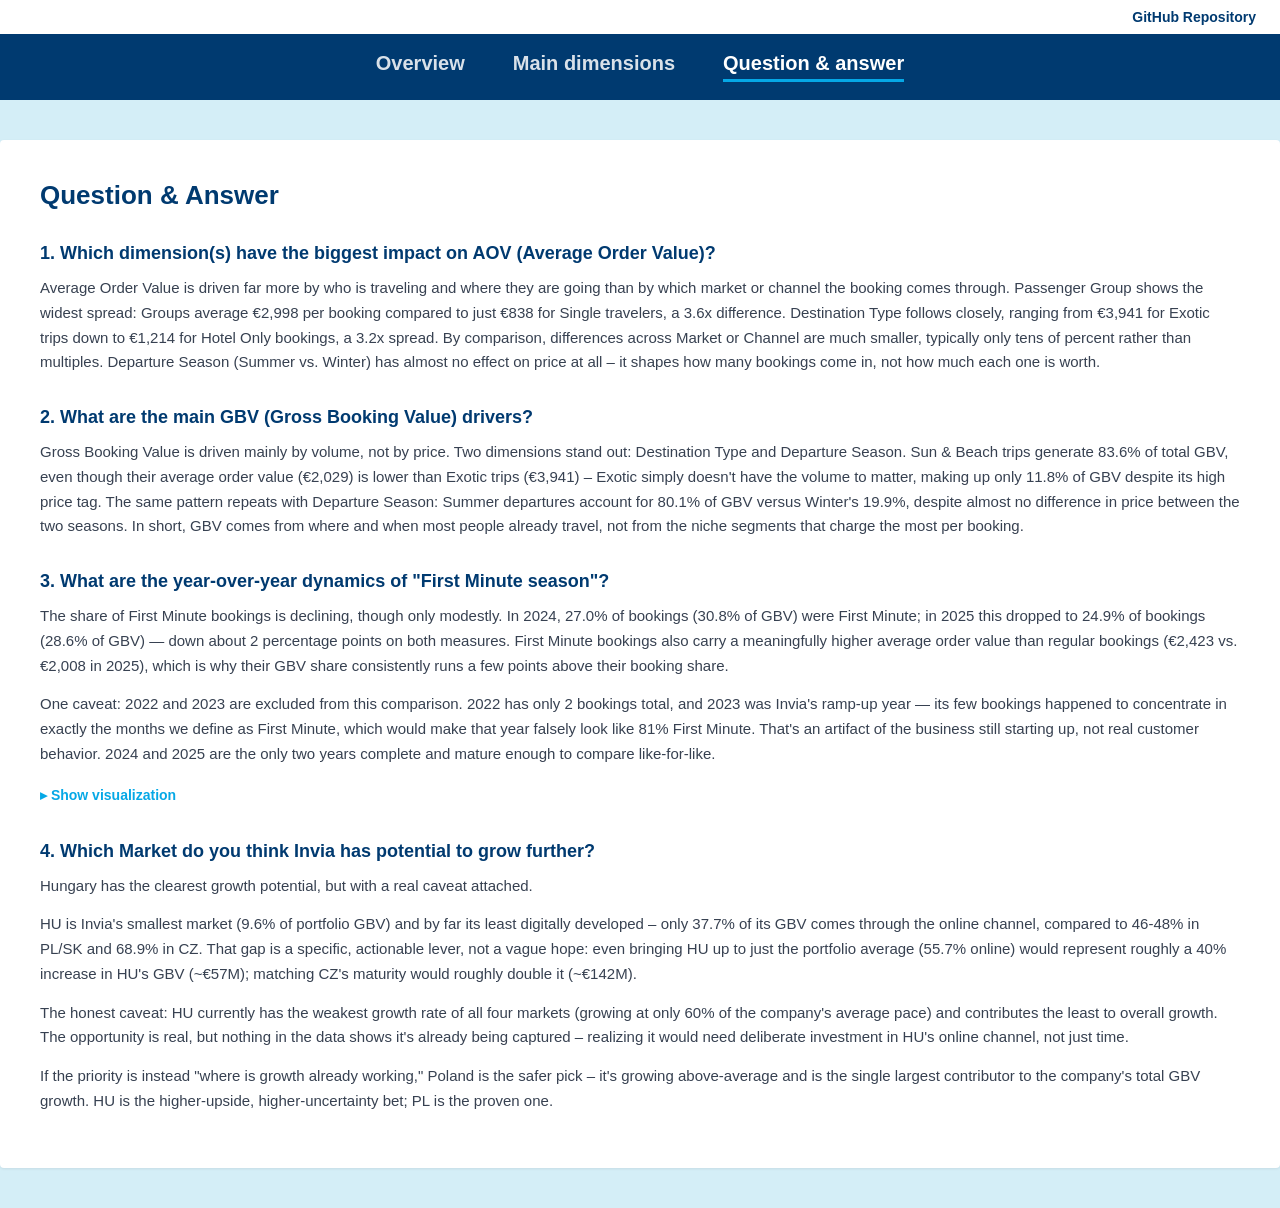
==== qa.html @ a93f9b9e "Initial site upload" ====
<!DOCTYPE html>
<html lang="en">
<head>
  <meta charset="utf-8">
  <meta name="viewport" content="width=device-width, initial-scale=1">
  <title>Booking Analytics — Question &amp; Answer</title>
  <link rel="stylesheet" href="assets/style.css">
  <script src="https://cdn.plot.ly/plotly-3.0.0.min.js" charset="utf-8"></script>
</head>
<body>

  <div class="topbar">
    <a href="https://github.com/ArcanisX7/bi_booking_data" target="_blank">GitHub Repository</a>
  </div>

  <nav class="mainnav">
    <a href="index.html">Overview</a>
    <a href="dimensions.html">Main dimensions</a>
    <a href="qa.html" class="active">Question &amp; answer</a>
  </nav>

  <main class="content qa">

    <h1>Question &amp; Answer</h1>

    <h2>1. Which dimension(s) have the biggest impact on AOV (Average Order Value)?</h2>
    <p class="answer">Average Order Value is driven far more by who is traveling and where they are going than by which market or channel the booking comes through. Passenger Group shows the widest spread: Groups average €2,998 per booking compared to just €838 for Single travelers, a 3.6x difference. Destination Type follows closely, ranging from €3,941 for Exotic trips down to €1,214 for Hotel Only bookings, a 3.2x spread. By comparison, differences across Market or Channel are much smaller, typically only tens of percent rather than multiples. Departure Season (Summer vs. Winter) has almost no effect on price at all – it shapes how many bookings come in, not how much each one is worth.</p>

    <h2>2. What are the main GBV (Gross Booking Value) drivers?</h2>
    <p class="answer">Gross Booking Value is driven mainly by volume, not by price. Two dimensions stand out: Destination Type and Departure Season. Sun &amp; Beach trips generate 83.6% of total GBV, even though their average order value (€2,029) is lower than Exotic trips (€3,941) – Exotic simply doesn't have the volume to matter, making up only 11.8% of GBV despite its high price tag. The same pattern repeats with Departure Season: Summer departures account for 80.1% of GBV versus Winter's 19.9%, despite almost no difference in price between the two seasons. In short, GBV comes from where and when most people already travel, not from the niche segments that charge the most per booking.</p>

    <h2>3. What are the year-over-year dynamics of "First Minute season"?</h2>
    <p class="answer">The share of First Minute bookings is declining, though only modestly. In 2024, 27.0% of bookings (30.8% of GBV) were First Minute; in 2025 this dropped to 24.9% of bookings (28.6% of GBV) — down about 2 percentage points on both measures. First Minute bookings also carry a meaningfully higher average order value than regular bookings (€2,423 vs. €2,008 in 2025), which is why their GBV share consistently runs a few points above their booking share.</p>
    <p class="answer">One caveat: 2022 and 2023 are excluded from this comparison. 2022 has only 2 bookings total, and 2023 was Invia's ramp-up year — its few bookings happened to concentrate in exactly the months we define as First Minute, which would make that year falsely look like 81% First Minute. That's an artifact of the business still starting up, not real customer behavior. 2024 and 2025 are the only two years complete and mature enough to compare like-for-like.</p>

    <details class="viz-details">
      <summary>Show visualization</summary>
      <div id="first-minute-chart" class="chart">Loading…</div>
    </details>

    <h2>4. Which Market do you think Invia has potential to grow further?</h2>
    <p class="answer">Hungary has the clearest growth potential, but with a real caveat attached.</p>
    <p class="answer">HU is Invia's smallest market (9.6% of portfolio GBV) and by far its least digitally developed – only 37.7% of its GBV comes through the online channel, compared to 46-48% in PL/SK and 68.9% in CZ. That gap is a specific, actionable lever, not a vague hope: even bringing HU up to just the portfolio average (55.7% online) would represent roughly a 40% increase in HU's GBV (~€57M); matching CZ's maturity would roughly double it (~€142M).</p>
    <p class="answer">The honest caveat: HU currently has the weakest growth rate of all four markets (growing at only 60% of the company's average pace) and contributes the least to overall growth. The opportunity is real, but nothing in the data shows it's already being captured – realizing it would need deliberate investment in HU's online channel, not just time.</p>
    <p class="answer">If the priority is instead "where is growth already working," Poland is the safer pick – it's growing above-average and is the single largest contributor to the company's total GBV growth. HU is the higher-upside, higher-uncertainty bet; PL is the proven one.</p>

  </main>

  <script>
    // Load the First Minute chart into its (hidden) container on page load,
    // so Plotly knows the element's width before it is revealed.
    fetch("output/first_minute_yoy_season.html")
      .then(r => r.text())
      .then(html => {
        const el = document.getElementById("first-minute-chart");
        el.innerHTML = html;
        el.querySelectorAll("script").forEach(old => {
          const s = document.createElement("script");
          if (old.src) s.src = old.src; else s.textContent = old.textContent;
          document.body.appendChild(s);
        });
      })
      .catch(() => { document.getElementById("first-minute-chart").innerHTML = "<p style='color:#b91c1c'>Could not load chart</p>"; });
  </script>

</body>
</html>
---- assets/style.css ----
:root {
  --invia-blue: #05a8e6;
  --invia-navy: #003a70;
  --light-bg: #d4eef7;
}

* { box-sizing: border-box; margin: 0; padding: 0; }

body {
  font-family: "Segoe UI", Roboto, "Helvetica Neue", Arial, sans-serif;
  color: #1f2937;
  background: var(--light-bg);
}

/* --- Top bar with repository link --- */
.topbar {
  background: white;
  text-align: right;
  padding: 8px 24px;
}
.topbar a {
  color: var(--invia-navy);
  font-weight: 600;
  text-decoration: none;
  font-size: 14px;
}
.topbar a:hover { text-decoration: underline; }

/* --- Navigation menu --- */
.mainnav {
  background: var(--invia-navy);
  display: flex;
  justify-content: center;
  gap: 48px;
  padding: 18px 24px;
}
.mainnav a {
  color: white;
  text-decoration: none;
  font-size: 20px;
  font-weight: 600;
  opacity: 0.85;
}
.mainnav a:hover { opacity: 1; }
.mainnav a.active { opacity: 1; border-bottom: 3px solid var(--invia-blue); padding-bottom: 4px; }

/* --- Content card --- */
.content {
  background: white;
  max-width: 1400px;
  margin: 40px auto;
  padding: 40px;
  border-radius: 4px;
  box-shadow: 0 1px 3px rgba(0,0,0,0.08);
}
.content h1 { font-size: 26px; color: var(--invia-navy); margin-bottom: 20px; }
.content h2 { font-size: 18px; color: var(--invia-navy); margin: 32px 0 12px; }
.content p.intro { color: #6b7280; margin-bottom: 24px; }

/* --- Info icon + floating methodology popover --- */
.info-details { display: inline-block; position: relative; }
.info-details summary {
  display: inline-flex;
  align-items: center;
  list-style: none;
  cursor: pointer;
  margin-left: 6px;
  vertical-align: middle;
}
.info-details summary svg { width: 16px; height: 16px; display: block; }
.info-details summary svg circle { fill: var(--invia-blue); }
.info-details summary svg path { fill: white; }
.info-details[open] summary svg circle { fill: var(--invia-navy); }
.info-details summary::-webkit-details-marker { display: none; }
.info-details summary::marker { content: ""; }
.info-details .info-text {
  position: absolute;
  top: 100%;
  left: 0;
  z-index: 20;
  width: 340px;
  font-size: 13px;
  font-weight: 400;
  color: #4b5563;
  line-height: 1.5;
  background: white;
  border: 1px solid #e2e8f0;
  border-left: 3px solid var(--invia-blue);
  border-radius: 4px;
  box-shadow: 0 4px 14px rgba(0,0,0,0.15);
  padding: 10px 14px;
  margin-top: 6px;
  white-space: normal;
}

/* --- Tables --- */
table.onepager { border-collapse: collapse; width: 100%; font-size: 13px; margin-bottom: 16px; }
table.onepager th {
  background: var(--invia-blue); color: white; text-align: left;
  padding: 8px 12px; font-weight: 600;
}
table.onepager td { padding: 6px 12px; border-bottom: 1px solid #f1f5f9; }
table.onepager tr:hover { background: #f0f9ff; }
table.onepager tr.total-row { font-weight: 600; background: #f8fafc; }
.yoy-positive { color: #15803d; }
.yoy-negative { color: #b91c1c; }
.yoy-flat { color: #6b7280; }

/* --- Chart containers --- */
.chart { height: 450px; margin-bottom: 24px; }
.chart.chart-short { height: 300px; }

/* --- Q&A page --- */
.content p.answer {
  font-size: 15px;
  line-height: 1.65;
  color: #374151;
  margin-bottom: 14px;
}
.content h2 + p.answer { margin-top: 4px; }

.viz-details { margin-top: 8px; margin-bottom: 32px; }
.viz-details summary {
  display: inline-block;
  list-style: none;
  cursor: pointer;
  color: var(--invia-blue);
  font-weight: 600;
  font-size: 14px;
  padding: 6px 0;
}
.viz-details summary::-webkit-details-marker { display: none; }
.viz-details summary::marker { content: ""; }
.viz-details summary::before { content: "▸ "; }
.viz-details[open] summary::before { content: "▾ "; }

/* --- KPI line (single line, heading-sized, table-style values, stretched full width) --- */
.kpi-line {
  display: flex;
  align-items: baseline;
  font-size: 18px;
  margin: 0 0 20px;
}
.kpi-line .kpi-label {
  color: var(--invia-navy);
  font-weight: 700;
  white-space: nowrap;
  margin-right: 32px;
}
.kpi-line .kpi-period {
  font-weight: 400;
  font-size: 14px;
  color: #6b7280;
}
.kpi-line #kpi-table {
  display: flex;
  flex: 1;
  justify-content: space-between;
}
.kpi-line .metric { font-weight: 400; white-space: nowrap; }
.kpi-line .metric strong { font-weight: 600; }

/* --- Two-column layout for Overview tables --- */
.two-col {
  display: flex;
  gap: 32px;
  align-items: flex-start;
}
.two-col > div { flex: 1; min-width: 0; }
.two-col > div > h2:first-child { margin-top: 0; }
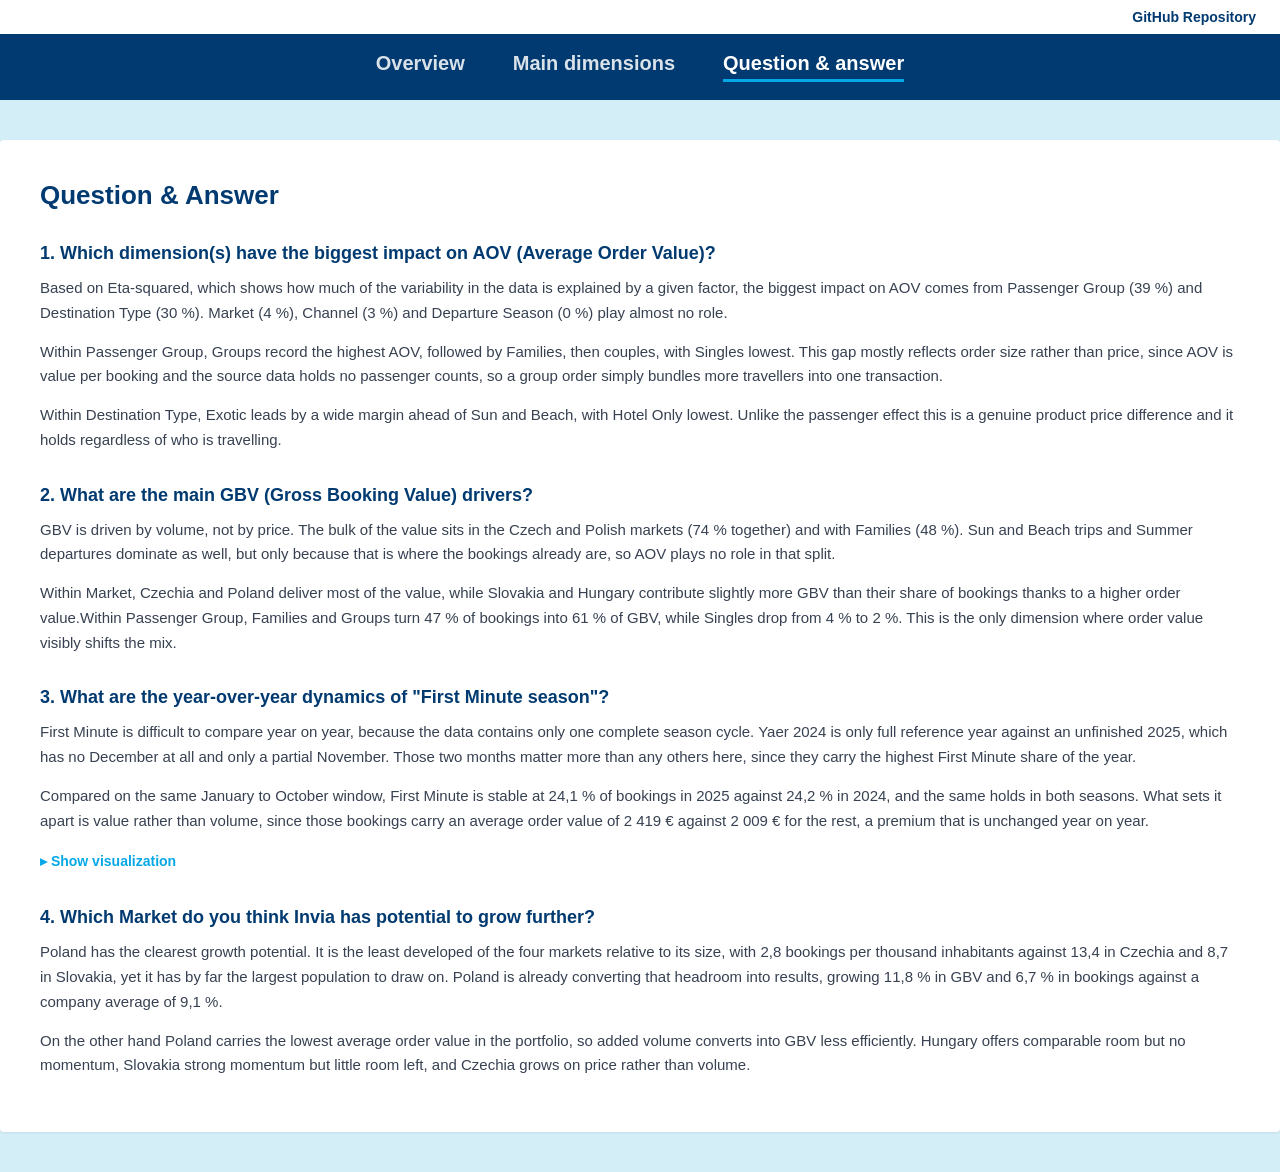
==== commit 5ee7d92b: "Editing texts on the website and correcting KPIs" ====
--- a/qa.html
+++ b/qa.html
@@ -24,14 +24,17 @@
     <h1>Question &amp; Answer</h1>
 
     <h2>1. Which dimension(s) have the biggest impact on AOV (Average Order Value)?</h2>
-    <p class="answer">Average Order Value is driven far more by who is traveling and where they are going than by which market or channel the booking comes through. Passenger Group shows the widest spread: Groups average €2,998 per booking compared to just €838 for Single travelers, a 3.6x difference. Destination Type follows closely, ranging from €3,941 for Exotic trips down to €1,214 for Hotel Only bookings, a 3.2x spread. By comparison, differences across Market or Channel are much smaller, typically only tens of percent rather than multiples. Departure Season (Summer vs. Winter) has almost no effect on price at all – it shapes how many bookings come in, not how much each one is worth.</p>
+    <p class="answer">Based on Eta-squared, which shows how much of the variability in the data is explained by a given factor, the biggest impact on AOV comes from Passenger Group (39 %) and Destination Type (30 %). Market (4 %), Channel (3 %) and Departure Season (0 %) play almost no role.</p>
+    <p class="answer">Within Passenger Group, Groups record the highest AOV, followed by Families, then couples, with Singles lowest. This gap mostly reflects order size rather than price, since AOV is value per booking and the source data holds no passenger counts, so a group order simply bundles more travellers into one transaction.</p>
+    <p class="answer">Within Destination Type, Exotic leads by a wide margin ahead of Sun and Beach, with Hotel Only lowest. Unlike the passenger effect this is a genuine product price difference and it holds regardless of who is travelling.</p>
 
     <h2>2. What are the main GBV (Gross Booking Value) drivers?</h2>
-    <p class="answer">Gross Booking Value is driven mainly by volume, not by price. Two dimensions stand out: Destination Type and Departure Season. Sun &amp; Beach trips generate 83.6% of total GBV, even though their average order value (€2,029) is lower than Exotic trips (€3,941) – Exotic simply doesn't have the volume to matter, making up only 11.8% of GBV despite its high price tag. The same pattern repeats with Departure Season: Summer departures account for 80.1% of GBV versus Winter's 19.9%, despite almost no difference in price between the two seasons. In short, GBV comes from where and when most people already travel, not from the niche segments that charge the most per booking.</p>
+    <p class="answer">GBV is driven by volume, not by price. The bulk of the value sits in the Czech and Polish markets (74 % together) and with Families (48 %). Sun and Beach trips and Summer departures dominate as well, but only because that is where the bookings already are, so AOV plays no role in that split.</p>
+    <p class="answer">Within Market, Czechia and Poland deliver most of the value, while Slovakia and Hungary contribute slightly more GBV than their share of bookings thanks to a higher order value.Within Passenger Group, Families and Groups turn 47 % of bookings into 61 % of GBV, while Singles drop from 4 % to 2 %. This is the only dimension where order value visibly shifts the mix.</p>
 
     <h2>3. What are the year-over-year dynamics of "First Minute season"?</h2>
-    <p class="answer">The share of First Minute bookings is declining, though only modestly. In 2024, 27.0% of bookings (30.8% of GBV) were First Minute; in 2025 this dropped to 24.9% of bookings (28.6% of GBV) — down about 2 percentage points on both measures. First Minute bookings also carry a meaningfully higher average order value than regular bookings (€2,423 vs. €2,008 in 2025), which is why their GBV share consistently runs a few points above their booking share.</p>
-    <p class="answer">One caveat: 2022 and 2023 are excluded from this comparison. 2022 has only 2 bookings total, and 2023 was Invia's ramp-up year — its few bookings happened to concentrate in exactly the months we define as First Minute, which would make that year falsely look like 81% First Minute. That's an artifact of the business still starting up, not real customer behavior. 2024 and 2025 are the only two years complete and mature enough to compare like-for-like.</p>
+    <p class="answer">First Minute is difficult to compare year on year, because the data contains only one complete season cycle. Yaer 2024 is only full reference year against an unfinished 2025, which has no December at all and only a partial November. Those two months matter more than any others here, since they carry the highest First Minute share of the year.</p>
+    <p class="answer">Compared on the same January to October window, First Minute is stable at 24,1 % of bookings in 2025 against 24,2 % in 2024, and the same holds in both seasons. What sets it apart is value rather than volume, since those bookings carry an average order value of 2 419 € against 2 009 € for the rest, a premium that is unchanged year on year.</p>
 
     <details class="viz-details">
       <summary>Show visualization</summary>
@@ -39,10 +42,8 @@
     </details>
 
     <h2>4. Which Market do you think Invia has potential to grow further?</h2>
-    <p class="answer">Hungary has the clearest growth potential, but with a real caveat attached.</p>
-    <p class="answer">HU is Invia's smallest market (9.6% of portfolio GBV) and by far its least digitally developed – only 37.7% of its GBV comes through the online channel, compared to 46-48% in PL/SK and 68.9% in CZ. That gap is a specific, actionable lever, not a vague hope: even bringing HU up to just the portfolio average (55.7% online) would represent roughly a 40% increase in HU's GBV (~€57M); matching CZ's maturity would roughly double it (~€142M).</p>
-    <p class="answer">The honest caveat: HU currently has the weakest growth rate of all four markets (growing at only 60% of the company's average pace) and contributes the least to overall growth. The opportunity is real, but nothing in the data shows it's already being captured – realizing it would need deliberate investment in HU's online channel, not just time.</p>
-    <p class="answer">If the priority is instead "where is growth already working," Poland is the safer pick – it's growing above-average and is the single largest contributor to the company's total GBV growth. HU is the higher-upside, higher-uncertainty bet; PL is the proven one.</p>
+    <p class="answer">Poland has the clearest growth potential. It is the least developed of the four markets relative to its size, with 2,8 bookings per thousand inhabitants against 13,4 in Czechia and 8,7 in Slovakia, yet it has by far the largest population to draw on. Poland is already converting that headroom into results, growing 11,8 % in GBV and 6,7 % in bookings against a company average of 9,1 %.</p>
+    <p class="answer">On the other hand Poland carries the lowest average order value in the portfolio, so added volume converts into GBV less efficiently. Hungary offers comparable room but no momentum, Slovakia strong momentum but little room left, and Czechia grows on price rather than volume.</p>
 
   </main>
 
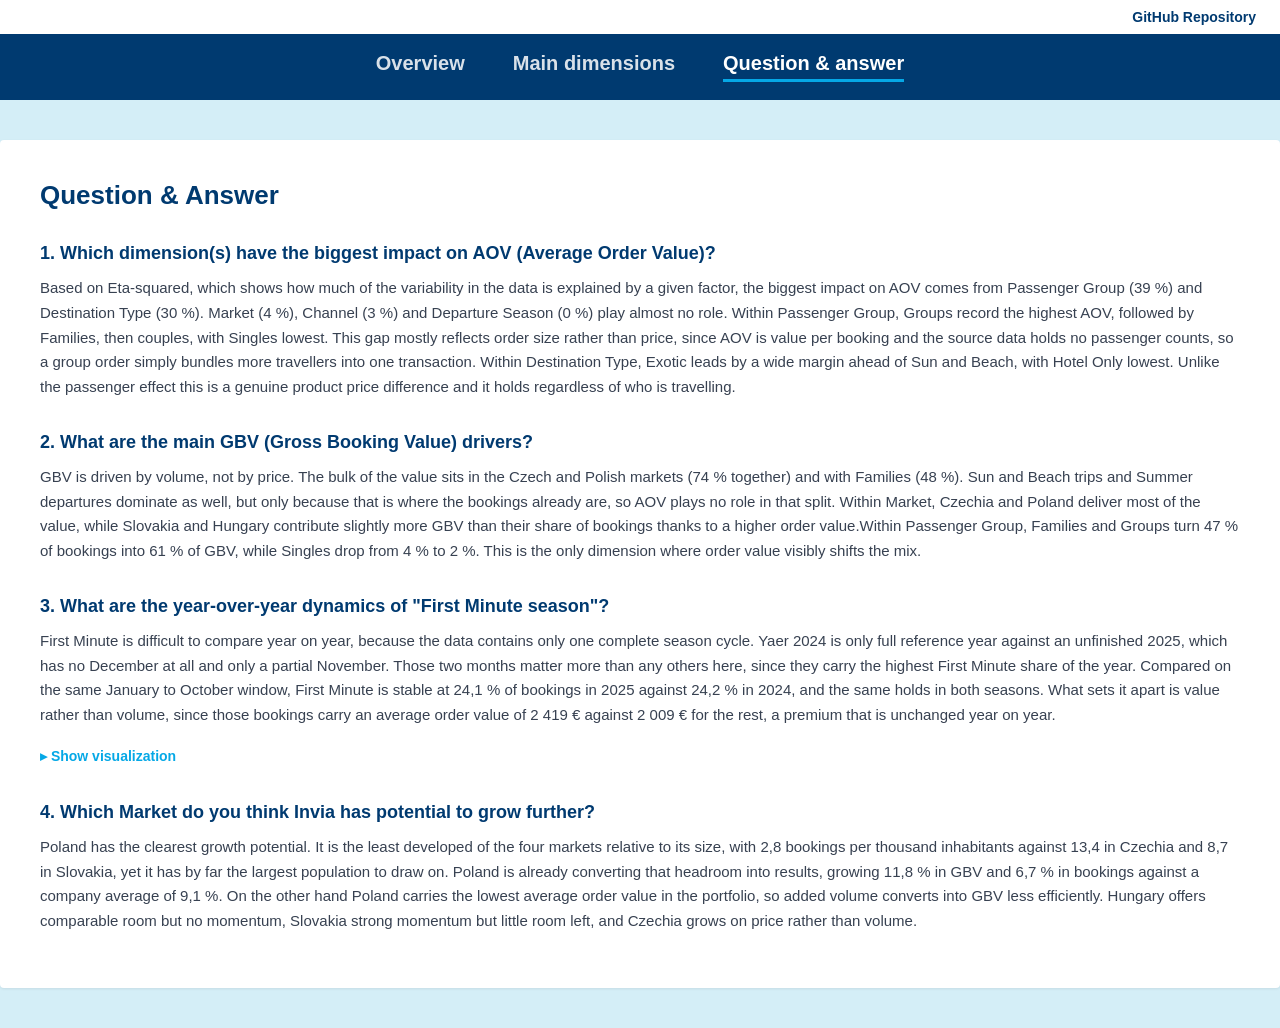
==== commit b773b552: "Editing paragraphs" ====
--- a/qa.html
+++ b/qa.html
@@ -24,17 +24,17 @@
     <h1>Question &amp; Answer</h1>
 
     <h2>1. Which dimension(s) have the biggest impact on AOV (Average Order Value)?</h2>
-    <p class="answer">Based on Eta-squared, which shows how much of the variability in the data is explained by a given factor, the biggest impact on AOV comes from Passenger Group (39 %) and Destination Type (30 %). Market (4 %), Channel (3 %) and Departure Season (0 %) play almost no role.</p>
-    <p class="answer">Within Passenger Group, Groups record the highest AOV, followed by Families, then couples, with Singles lowest. This gap mostly reflects order size rather than price, since AOV is value per booking and the source data holds no passenger counts, so a group order simply bundles more travellers into one transaction.</p>
-    <p class="answer">Within Destination Type, Exotic leads by a wide margin ahead of Sun and Beach, with Hotel Only lowest. Unlike the passenger effect this is a genuine product price difference and it holds regardless of who is travelling.</p>
+    <p class="answer">Based on Eta-squared, which shows how much of the variability in the data is explained by a given factor, the biggest impact on AOV comes from Passenger Group (39 %) and Destination Type (30 %). Market (4 %), Channel (3 %) and Departure Season (0 %) play almost no role.
+    Within Passenger Group, Groups record the highest AOV, followed by Families, then couples, with Singles lowest. This gap mostly reflects order size rather than price, since AOV is value per booking and the source data holds no passenger counts, so a group order simply bundles more travellers into one transaction.
+    Within Destination Type, Exotic leads by a wide margin ahead of Sun and Beach, with Hotel Only lowest. Unlike the passenger effect this is a genuine product price difference and it holds regardless of who is travelling.</p>
 
     <h2>2. What are the main GBV (Gross Booking Value) drivers?</h2>
-    <p class="answer">GBV is driven by volume, not by price. The bulk of the value sits in the Czech and Polish markets (74 % together) and with Families (48 %). Sun and Beach trips and Summer departures dominate as well, but only because that is where the bookings already are, so AOV plays no role in that split.</p>
-    <p class="answer">Within Market, Czechia and Poland deliver most of the value, while Slovakia and Hungary contribute slightly more GBV than their share of bookings thanks to a higher order value.Within Passenger Group, Families and Groups turn 47 % of bookings into 61 % of GBV, while Singles drop from 4 % to 2 %. This is the only dimension where order value visibly shifts the mix.</p>
+    <p class="answer">GBV is driven by volume, not by price. The bulk of the value sits in the Czech and Polish markets (74 % together) and with Families (48 %). Sun and Beach trips and Summer departures dominate as well, but only because that is where the bookings already are, so AOV plays no role in that split.
+    Within Market, Czechia and Poland deliver most of the value, while Slovakia and Hungary contribute slightly more GBV than their share of bookings thanks to a higher order value.Within Passenger Group, Families and Groups turn 47 % of bookings into 61 % of GBV, while Singles drop from 4 % to 2 %. This is the only dimension where order value visibly shifts the mix.</p>
 
     <h2>3. What are the year-over-year dynamics of "First Minute season"?</h2>
-    <p class="answer">First Minute is difficult to compare year on year, because the data contains only one complete season cycle. Yaer 2024 is only full reference year against an unfinished 2025, which has no December at all and only a partial November. Those two months matter more than any others here, since they carry the highest First Minute share of the year.</p>
-    <p class="answer">Compared on the same January to October window, First Minute is stable at 24,1 % of bookings in 2025 against 24,2 % in 2024, and the same holds in both seasons. What sets it apart is value rather than volume, since those bookings carry an average order value of 2 419 € against 2 009 € for the rest, a premium that is unchanged year on year.</p>
+    <p class="answer">First Minute is difficult to compare year on year, because the data contains only one complete season cycle. Yaer 2024 is only full reference year against an unfinished 2025, which has no December at all and only a partial November. Those two months matter more than any others here, since they carry the highest First Minute share of the year.
+    Compared on the same January to October window, First Minute is stable at 24,1 % of bookings in 2025 against 24,2 % in 2024, and the same holds in both seasons. What sets it apart is value rather than volume, since those bookings carry an average order value of 2 419 € against 2 009 € for the rest, a premium that is unchanged year on year.</p>
 
     <details class="viz-details">
       <summary>Show visualization</summary>
@@ -42,8 +42,8 @@
     </details>
 
     <h2>4. Which Market do you think Invia has potential to grow further?</h2>
-    <p class="answer">Poland has the clearest growth potential. It is the least developed of the four markets relative to its size, with 2,8 bookings per thousand inhabitants against 13,4 in Czechia and 8,7 in Slovakia, yet it has by far the largest population to draw on. Poland is already converting that headroom into results, growing 11,8 % in GBV and 6,7 % in bookings against a company average of 9,1 %.</p>
-    <p class="answer">On the other hand Poland carries the lowest average order value in the portfolio, so added volume converts into GBV less efficiently. Hungary offers comparable room but no momentum, Slovakia strong momentum but little room left, and Czechia grows on price rather than volume.</p>
+    <p class="answer">Poland has the clearest growth potential. It is the least developed of the four markets relative to its size, with 2,8 bookings per thousand inhabitants against 13,4 in Czechia and 8,7 in Slovakia, yet it has by far the largest population to draw on. Poland is already converting that headroom into results, growing 11,8 % in GBV and 6,7 % in bookings against a company average of 9,1 %.
+    On the other hand Poland carries the lowest average order value in the portfolio, so added volume converts into GBV less efficiently. Hungary offers comparable room but no momentum, Slovakia strong momentum but little room left, and Czechia grows on price rather than volume.</p>
 
   </main>
 
